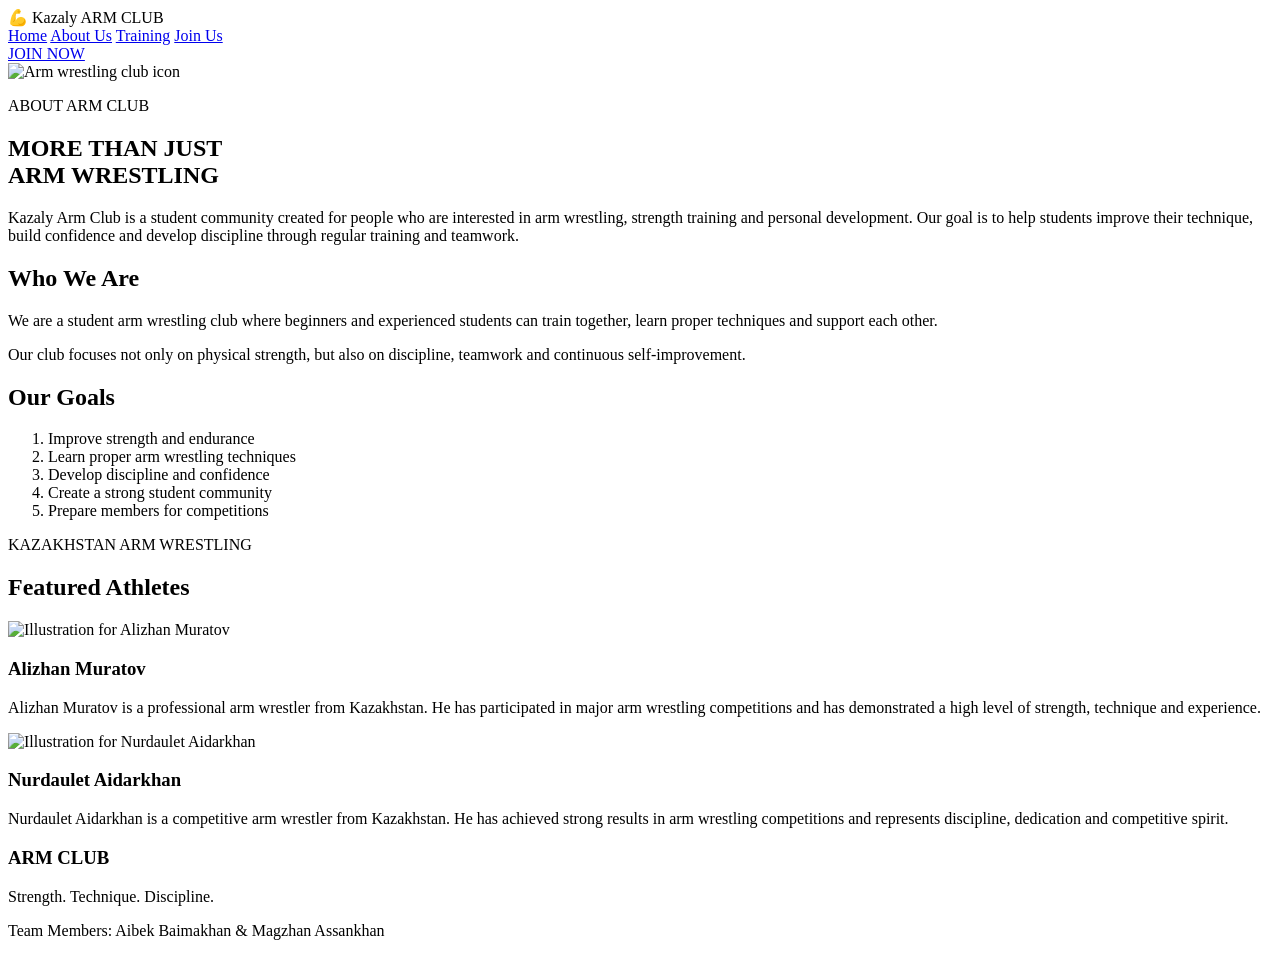
==== about.html @ 109f24d4 "Add files via upload" ====
<!DOCTYPE html>
<html lang="en">
<head>
    <meta charset="UTF-8">
    <meta name="viewport" content="width=device-width, initial-scale=1.0">
    <!-- Team Members: Aibek Baimakhan & Magzhan Assankhan -->
    <title>Kazaly Arm Club | About Us</title>
    <link rel="stylesheet" href="css/style.css">
</head>
<body>

    <nav class="navbar">
        <div class="logo">💪 Kazaly ARM <span>CLUB</span></div>

        <div class="nav-links">
            <a href="index.html">Home</a>
            <a href="about.html">About Us</a>
            <a href="training.html">Training</a>
            <a href="join.html">Join Us</a>
        </div>

        <a class="join-button" href="join.html">JOIN NOW</a>
    </nav>

    <main>
        <section class="about-hero">
            <img class="page-icon" src="images/arm-icon.svg" alt="Arm wrestling club icon">
            <p class="about-label">ABOUT ARM CLUB</p>

            <h1>MORE THAN JUST<br><span>ARM WRESTLING</span></h1>

            <p class="about-description">
                Kazaly Arm Club is a student community created for people who are interested in arm wrestling,
                strength training and personal development. Our goal is to help students improve their technique,
                build confidence and develop discipline through regular training and teamwork.
            </p>
        </section>

        <section class="about-info">
            <div class="about-text">
                <h2>Who We Are</h2>

                <p>
                    We are a student arm wrestling club where beginners and experienced students can train together,
                    learn proper techniques and support each other.
                </p>

                <p>
                    Our club focuses not only on physical strength, but also on discipline, teamwork and continuous
                    self-improvement.
                </p>
            </div>

            <div class="about-goals">
                <h2>Our Goals</h2>

                <ol>
                    <li>Improve strength and endurance</li>
                    <li>Learn proper arm wrestling techniques</li>
                    <li>Develop discipline and confidence</li>
                    <li>Create a strong student community</li>
                    <li>Prepare members for competitions</li>
                </ol>
            </div>
        </section>

        <section class="team-section">
            <p class="team-label">KAZAKHSTAN ARM WRESTLING</p>
            <h2>Featured Athletes</h2>

            <div class="team-members">
                <div class="team-card">
                    <img src="images/alizhan.svg" alt="Illustration for Alizhan Muratov">
                    <h3>Alizhan Muratov</h3>
                    <p>
                        Alizhan Muratov is a professional arm wrestler from Kazakhstan. He has participated in major
                        arm wrestling competitions and has demonstrated a high level of strength, technique and experience.
                    </p>
                </div>

                <div class="team-card">
                    <img src="images/nurdaulet.svg" alt="Illustration for Nurdaulet Aidarkhan">
                    <h3>Nurdaulet Aidarkhan</h3>
                    <p>
                        Nurdaulet Aidarkhan is a competitive arm wrestler from Kazakhstan. He has achieved strong results
                        in arm wrestling competitions and represents discipline, dedication and competitive spirit.
                    </p>
                </div>
            </div>
        </section>
    </main>

    <footer>
        <h3>ARM CLUB</h3>
        <p>Strength. Technique. Discipline.</p>
        <p>Team Members: Aibek Baimakhan &amp; Magzhan Assankhan</p>
    </footer>

</body>
</html>
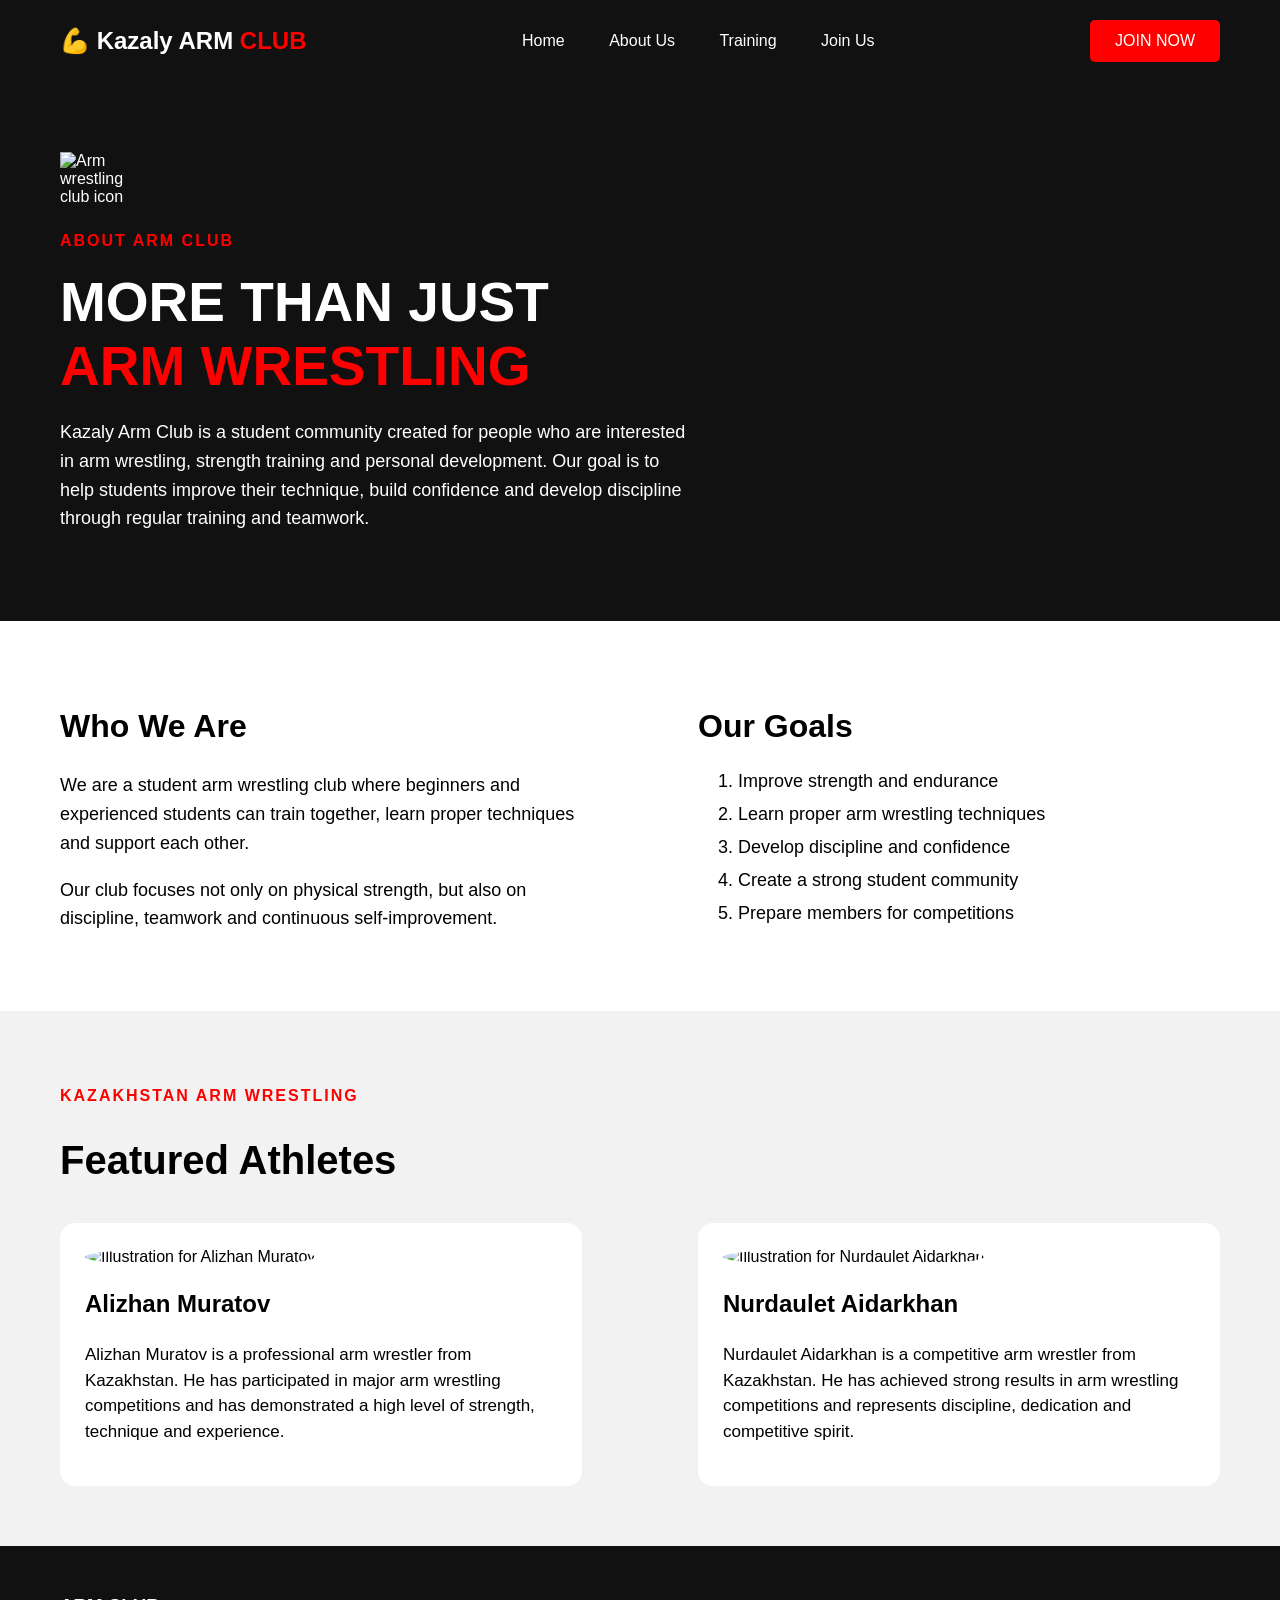
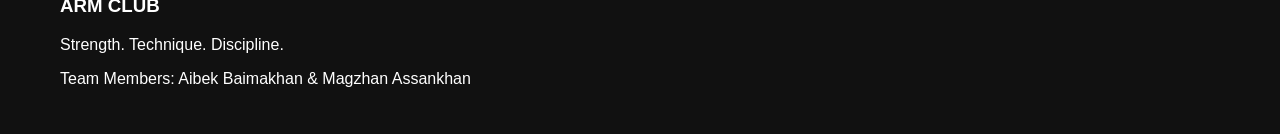
==== commit 277666e0: "about.html" ====
--- a/about.html
+++ b/about.html
@@ -5,7 +5,7 @@
     <meta name="viewport" content="width=device-width, initial-scale=1.0">
     <!-- Team Members: Aibek Baimakhan & Magzhan Assankhan -->
     <title>Kazaly Arm Club | About Us</title>
-    <link rel="stylesheet" href="css/style.css">
+    <link rel="stylesheet" href="style.css">
 </head>
 <body>
 
--- a/style.css
+++ b/style.css
@@ -0,0 +1,402 @@
+body {
+    margin: 0;
+    background-color: #0d0d0d;
+    color: white;
+    font-family: Arial, sans-serif;
+}
+
+.navbar {
+    display: flex;
+    align-items: center;
+    justify-content: space-between;
+    background-color: #111111;
+    padding: 20px 60px;
+}
+
+.logo {
+    color: white;
+    font-size: 24px;
+    font-weight: bold;
+}
+
+.logo span {
+    color: red;
+}
+
+.nav-links a {
+    color: white;
+    text-decoration: none;
+    margin: 0 20px;
+}
+
+.nav-links a:hover {
+    color: red;
+}
+
+.join-button {
+    background-color: red;
+    color: white;
+    text-decoration: none;
+    padding: 12px 25px;
+    border-radius: 5px;
+}
+
+.join-button:hover {
+    background-color: maroon;
+}
+
+.page-icon {
+    width: 4vw;
+    min-width: 48px;
+    max-width: 72px;
+    height: auto;
+    margin-bottom: 10px;
+}
+
+.hero {
+    background-color: #111111;
+    background-image: url("https://images.openai.com/static-rsc-4/xAyp-c-PvvC7VIUuWfLx2ZDtyXitfDUcYh40lJ3Ck097ipovLyYVKhcjzsAdSE4UtyMgZyXlkleSUN7bEogHyeHckmY2ZN6_X37AXpKxuerrRUgFR7iPkWcRkkeHWpY9gfBBVq5dtd-f_5f_BOIj-KvpiHatU4rMbz7EnE4LS6m26v37C53b0Jh_N9vJ0U2x?purpose=fullsize");
+    background-repeat: no-repeat;
+    background-position: center;
+    background-size: cover;
+    min-height: 60vh;
+    padding: 20px 60px;
+    display: flex;
+    align-items: center;
+    border-radius: 15px;
+}
+
+.hero-text a {
+    display: inline-block;
+    background-color: red;
+    color: white;
+    text-decoration: none;
+    padding: 12px 25px;
+    border-radius: 5px;
+}
+
+.hero-text a:hover {
+    background-color: maroon;
+    color: white;
+}
+
+.hero-text h1 {
+    font-size: 70px;
+    font-weight: bold;
+}
+
+#main-title {
+    letter-spacing: 0.05rem;
+}
+
+.hero-text h1 span {
+    color: red;
+}
+
+.hr-dr {
+    width: 45%;
+    font-size: 18px;
+    line-height: 1.6;
+}
+
+.hero-label {
+    display: flex;
+    align-items: center;
+}
+
+.red-line {
+    width: 40px;
+    height: 3px;
+    background-color: red;
+    margin-right: 12px;
+}
+
+.why-us {
+    display: flex;
+    align-items: center;
+    justify-content: space-between;
+    background-color: white;
+    color: black;
+    padding: 60px 70px;
+}
+
+.why-text {
+    width: 45%;
+}
+
+.why-text h2 {
+    font-size: 50px;
+    margin-bottom: 35px;
+}
+
+.why-text h2 span {
+    color: red;
+}
+
+.why-text p,
+.benefits {
+    font-size: 18px;
+    line-height: 1.5;
+}
+
+.benefits li {
+    margin-bottom: 8px;
+}
+
+.features {
+    display: flex;
+    flex-wrap: wrap;
+    justify-content: space-between;
+    width: 50%;
+    gap: 20px;
+}
+
+.feature-card {
+    width: 45%;
+    background-color: #f2f2f2;
+    border-radius: 15px;
+    padding: 20px;
+    box-sizing: border-box;
+}
+
+footer {
+    background-color: #111111;
+    color: white;
+    padding: 30px 60px;
+}
+
+.about-hero {
+    background-color: #111111;
+    color: white;
+    padding: 70px 60px;
+}
+
+.about-label,
+.team-label,
+.label {
+    color: red;
+    font-weight: bold;
+    letter-spacing: 2px;
+}
+
+.about-hero h1,
+.training h1,
+.join h1 {
+    font-size: 55px;
+    margin: 20px 0;
+}
+
+.about-hero h1 span,
+.training h1 span,
+.join h1 span {
+    color: red;
+}
+
+.about-description,
+.description {
+    width: 55%;
+    font-size: 18px;
+    line-height: 1.6;
+}
+
+.about-info {
+    display: flex;
+    justify-content: space-between;
+    background-color: white;
+    color: black;
+    padding: 60px;
+}
+
+.about-text,
+.about-goals {
+    width: 45%;
+}
+
+.about-text h2,
+.about-goals h2 {
+    font-size: 32px;
+}
+
+.about-text p {
+    font-size: 18px;
+    line-height: 1.6;
+}
+
+.about-goals li {
+    margin-bottom: 12px;
+    font-size: 18px;
+}
+
+.team-section {
+    background-color: #f2f2f2;
+    color: black;
+    padding: 60px;
+}
+
+.team-section h2 {
+    font-size: 40px;
+}
+
+.team-members {
+    display: flex;
+    justify-content: space-between;
+    margin-top: 40px;
+}
+
+.team-card {
+    width: 45%;
+    background-color: white;
+    padding: 25px;
+    border-radius: 15px;
+    box-sizing: border-box;
+}
+
+.team-card img {
+    width: 160px;
+    height: 160px;
+    object-fit: cover;
+    border-radius: 50%;
+}
+
+.team-card h3 {
+    font-size: 24px;
+}
+
+.team-card p {
+    font-size: 17px;
+    line-height: 1.5;
+}
+
+.training,
+.join {
+    background-color: #111111;
+    color: white;
+    padding: 70px 60px;
+}
+
+.program {
+    background-color: white;
+    color: black;
+    padding: 60px;
+}
+
+.program h2,
+.schedule h2,
+.form-section h2 {
+    font-size: 40px;
+}
+
+.cards {
+    display: flex;
+    justify-content: space-between;
+    margin-top: 35px;
+}
+
+.card {
+    width: 27%;
+    background-color: #f2f2f2;
+    padding: 25px;
+    border-radius: 15px;
+}
+
+.card h3 {
+    font-size: 23px;
+}
+
+.card p {
+    font-size: 17px;
+    line-height: 1.5;
+}
+
+.schedule {
+    background-color: #f2f2f2;
+    color: black;
+    padding: 60px;
+}
+
+.schedule p {
+    font-size: 18px;
+}
+
+table {
+    width: 100%;
+    margin-top: 30px;
+    border-collapse: collapse;
+}
+
+th {
+    background-color: #111111;
+    color: white;
+    padding: 15px;
+    text-align: left;
+}
+
+td {
+    background-color: white;
+    padding: 15px;
+    border-bottom: 1px solid #cccccc;
+}
+
+.form-section {
+    background-color: white;
+    color: black;
+    padding: 60px;
+}
+
+.form-section h2 {
+    margin-bottom: 30px;
+}
+
+form {
+    width: 50%;
+}
+
+form label {
+    display: block;
+    font-size: 17px;
+    font-weight: bold;
+    margin-top: 20px;
+    margin-bottom: 8px;
+}
+
+form input,
+form select,
+form textarea {
+    width: 100%;
+    padding: 12px;
+    font-size: 16px;
+    border: 1px solid #cccccc;
+    border-radius: 5px;
+    box-sizing: border-box;
+}
+
+#experience {
+    background-color: white;
+}
+
+form textarea {
+    resize: vertical;
+}
+
+form input:focus,
+form select:focus,
+form textarea:focus {
+    border: 1px solid red;
+    outline: none;
+}
+
+form button {
+    background-color: red;
+    color: white;
+    border: none;
+    padding: 13px 30px;
+    margin-top: 25px;
+    font-size: 16px;
+    font-weight: bold;
+    border-radius: 5px;
+    cursor: pointer;
+}
+
+form button:hover {
+    background-color: darkred;
+}
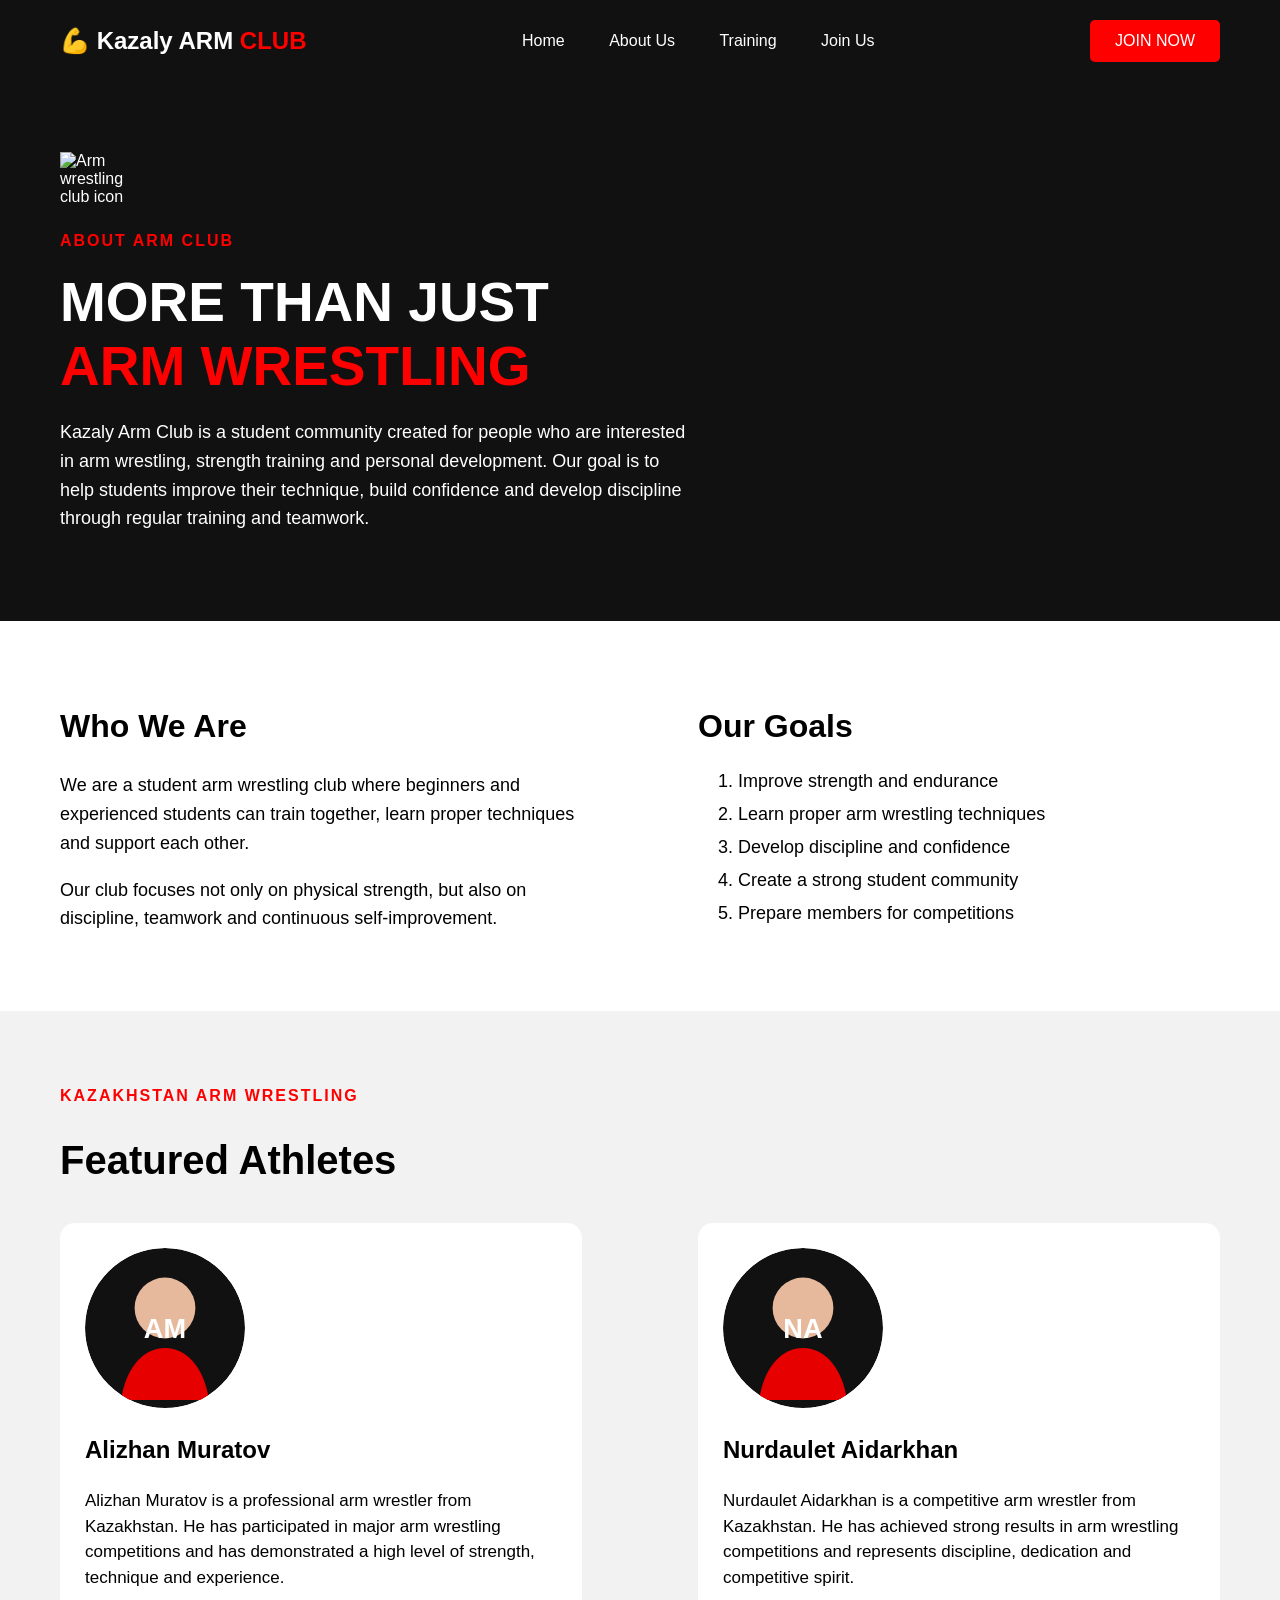
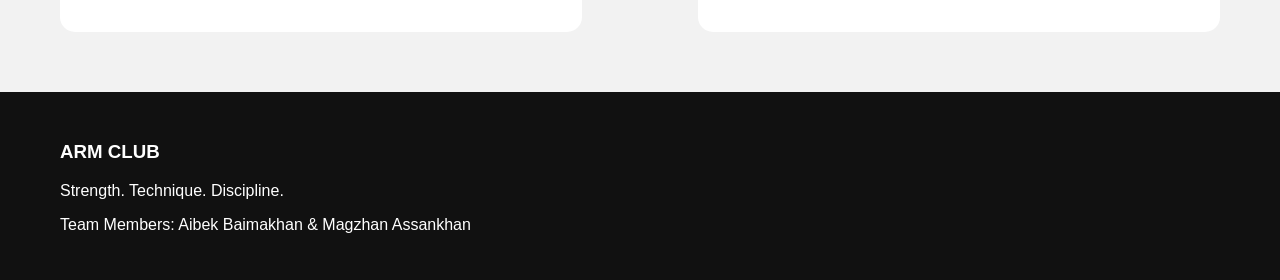
==== commit 10646457: "about.html" ====
--- a/about.html
+++ b/about.html
@@ -70,7 +70,7 @@
 
             <div class="team-members">
                 <div class="team-card">
-                    <img src="images/alizhan.svg" alt="Illustration for Alizhan Muratov">
+                    <img src="alizhan.svg" alt="Illustration for Alizhan Muratov">
                     <h3>Alizhan Muratov</h3>
                     <p>
                         Alizhan Muratov is a professional arm wrestler from Kazakhstan. He has participated in major
@@ -79,7 +79,7 @@
                 </div>
 
                 <div class="team-card">
-                    <img src="images/nurdaulet.svg" alt="Illustration for Nurdaulet Aidarkhan">
+                    <img src="nurdaulet.svg" alt="Illustration for Nurdaulet Aidarkhan">
                     <h3>Nurdaulet Aidarkhan</h3>
                     <p>
                         Nurdaulet Aidarkhan is a competitive arm wrestler from Kazakhstan. He has achieved strong results
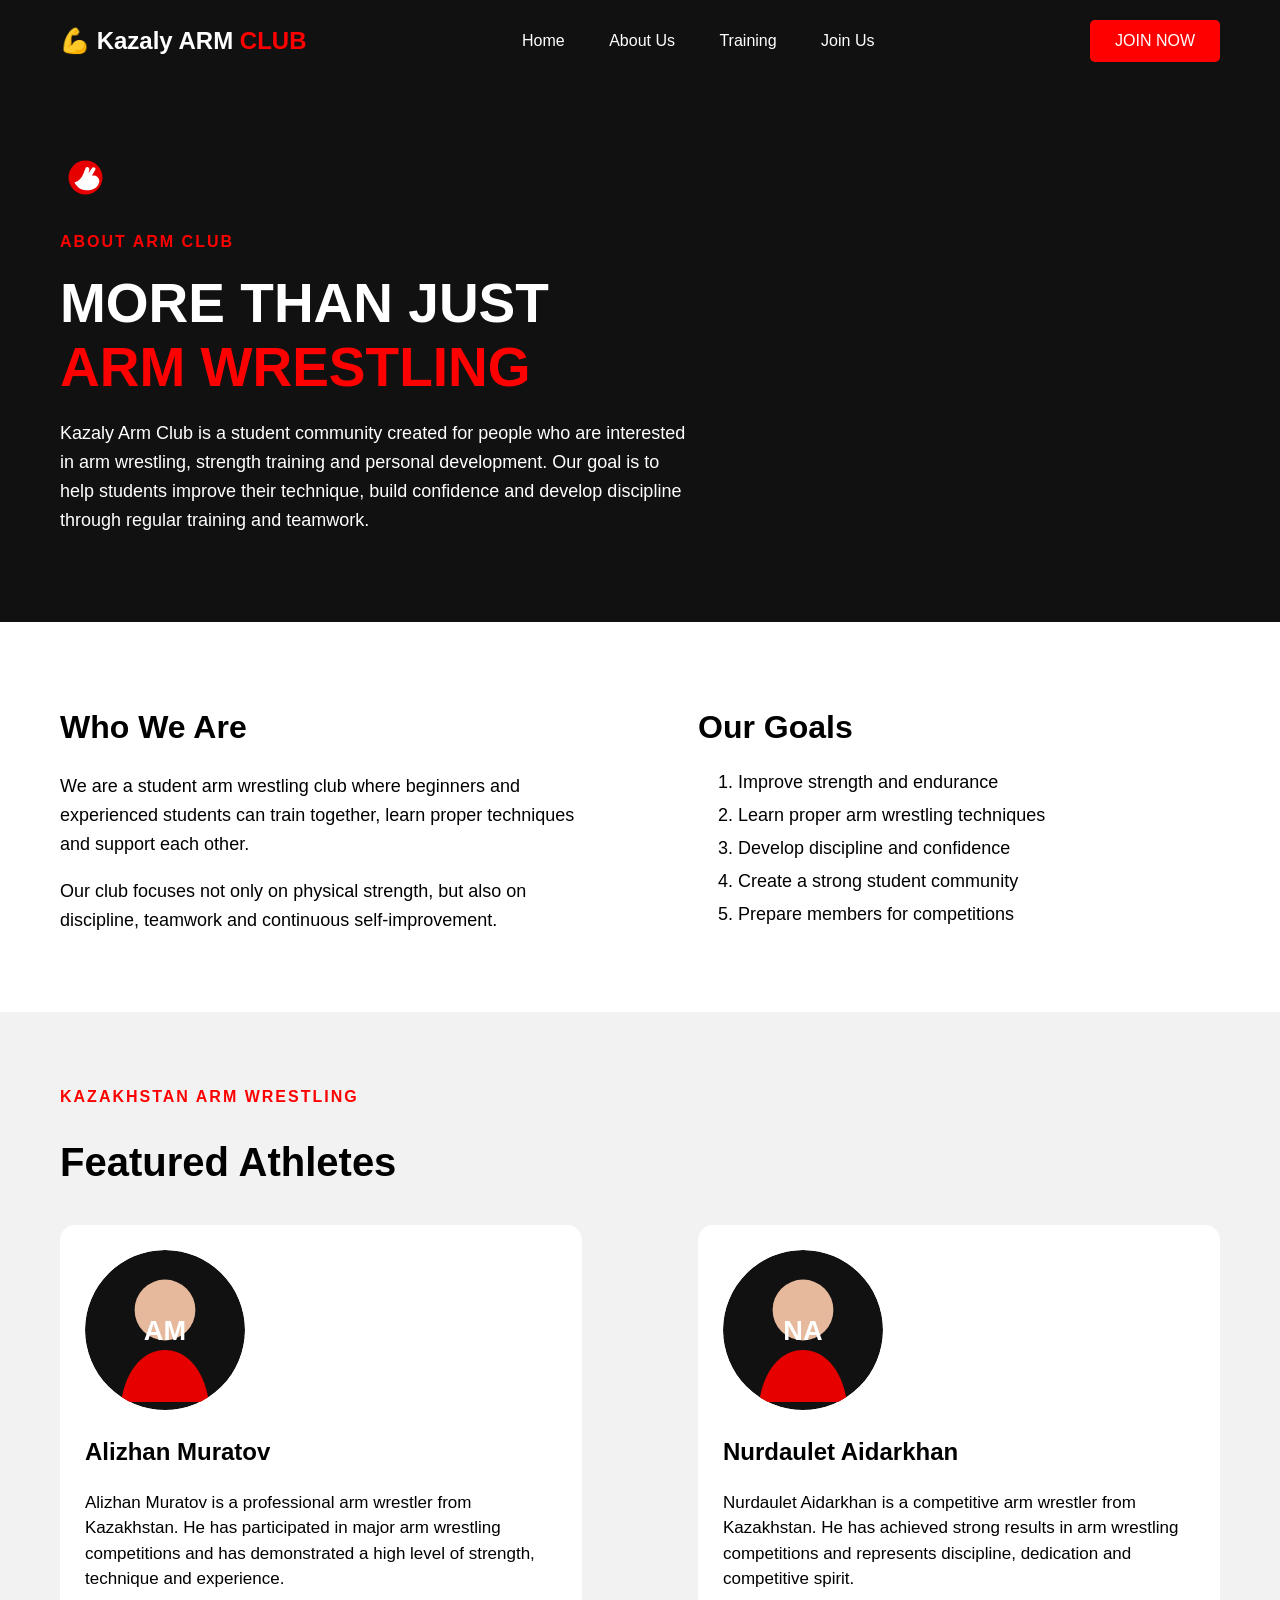
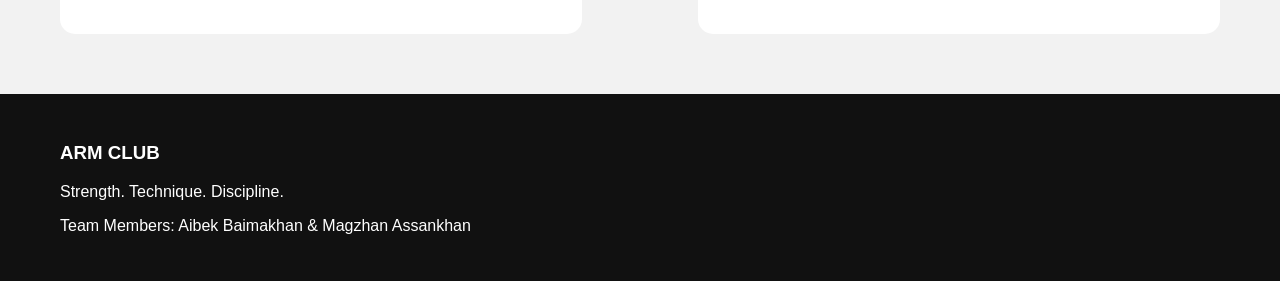
==== commit efddf81b: "about.html" ====
--- a/about.html
+++ b/about.html
@@ -24,7 +24,7 @@
 
     <main>
         <section class="about-hero">
-            <img class="page-icon" src="images/arm-icon.svg" alt="Arm wrestling club icon">
+            <img class="page-icon" src="arm-icon.svg" alt="Arm wrestling club icon">
             <p class="about-label">ABOUT ARM CLUB</p>
 
             <h1>MORE THAN JUST<br><span>ARM WRESTLING</span></h1>
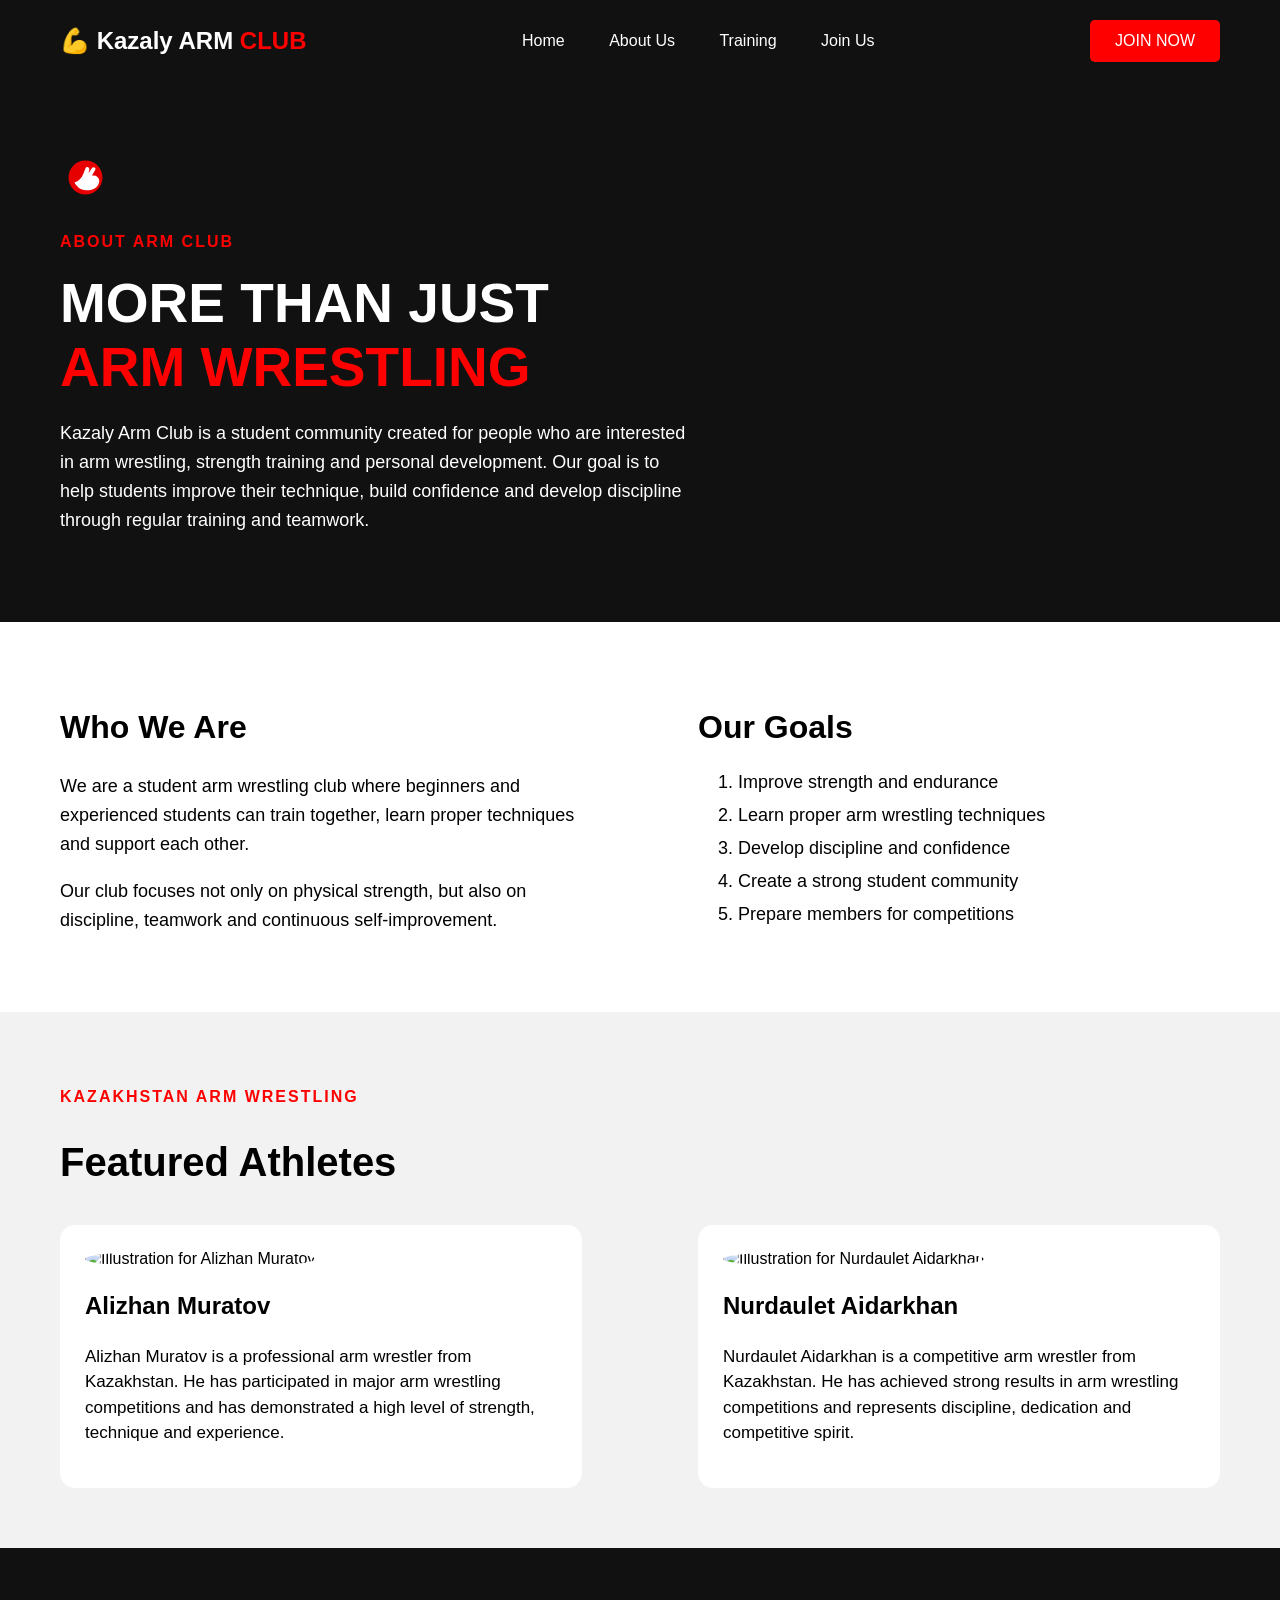
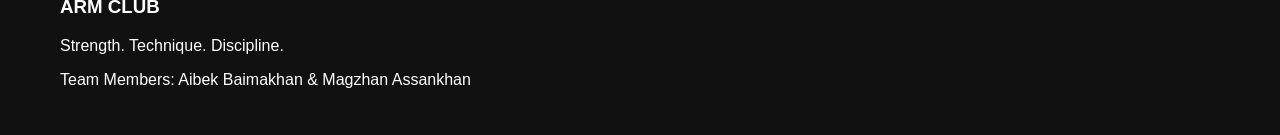
==== commit 0c1fa253: "about.html" ====
--- a/about.html
+++ b/about.html
@@ -70,7 +70,7 @@
 
             <div class="team-members">
                 <div class="team-card">
-                    <img src="alizhan.svg" alt="Illustration for Alizhan Muratov">
+                    <img url="https://www.google.com/imgres?q=%D0%B0%D0%BB%D0%B8%D0%B6%D0%B0%D0%BD%20%D0%BC%D1%83%D1%80%D0%B0%D1%82%D0%BE%D0%B2&imgurl=https%3A%2F%2Flookaside.fbsbx.com%2Flookaside%2Fcrawler%2Finstagram%2Falizhan.qol%2Fprofile_pic.jpg&imgrefurl=https%3A%2F%2Fwww.instagram.com%2Falizhan.qol%2F&docid=aObj1LlYyOn7gM&tbnid=30ZuQMIHTGc-ZM&vet=12ahUKEwilq8fd6OWWAxVfcvEDHVqoMoQQnPAOegQINhAA..i&w=640&h=640&hcb=2&ved=2ahUKEwilq8fd6OWWAxVfcvEDHVqoMoQQnPAOegQINhAA" alt="Illustration for Alizhan Muratov">
                     <h3>Alizhan Muratov</h3>
                     <p>
                         Alizhan Muratov is a professional arm wrestler from Kazakhstan. He has participated in major
@@ -79,7 +79,7 @@
                 </div>
 
                 <div class="team-card">
-                    <img src="nurdaulet.svg" alt="Illustration for Nurdaulet Aidarkhan">
+                    <img url="https://encrypted-tbn0.gstatic.com/images?q=tbn:ANd9GcT5fs27r8-Hz3uYF_Pbt3hYv57LH1jUoxWeKYudBH6FIQ&s=10" alt="Illustration for Nurdaulet Aidarkhan">
                     <h3>Nurdaulet Aidarkhan</h3>
                     <p>
                         Nurdaulet Aidarkhan is a competitive arm wrestler from Kazakhstan. He has achieved strong results
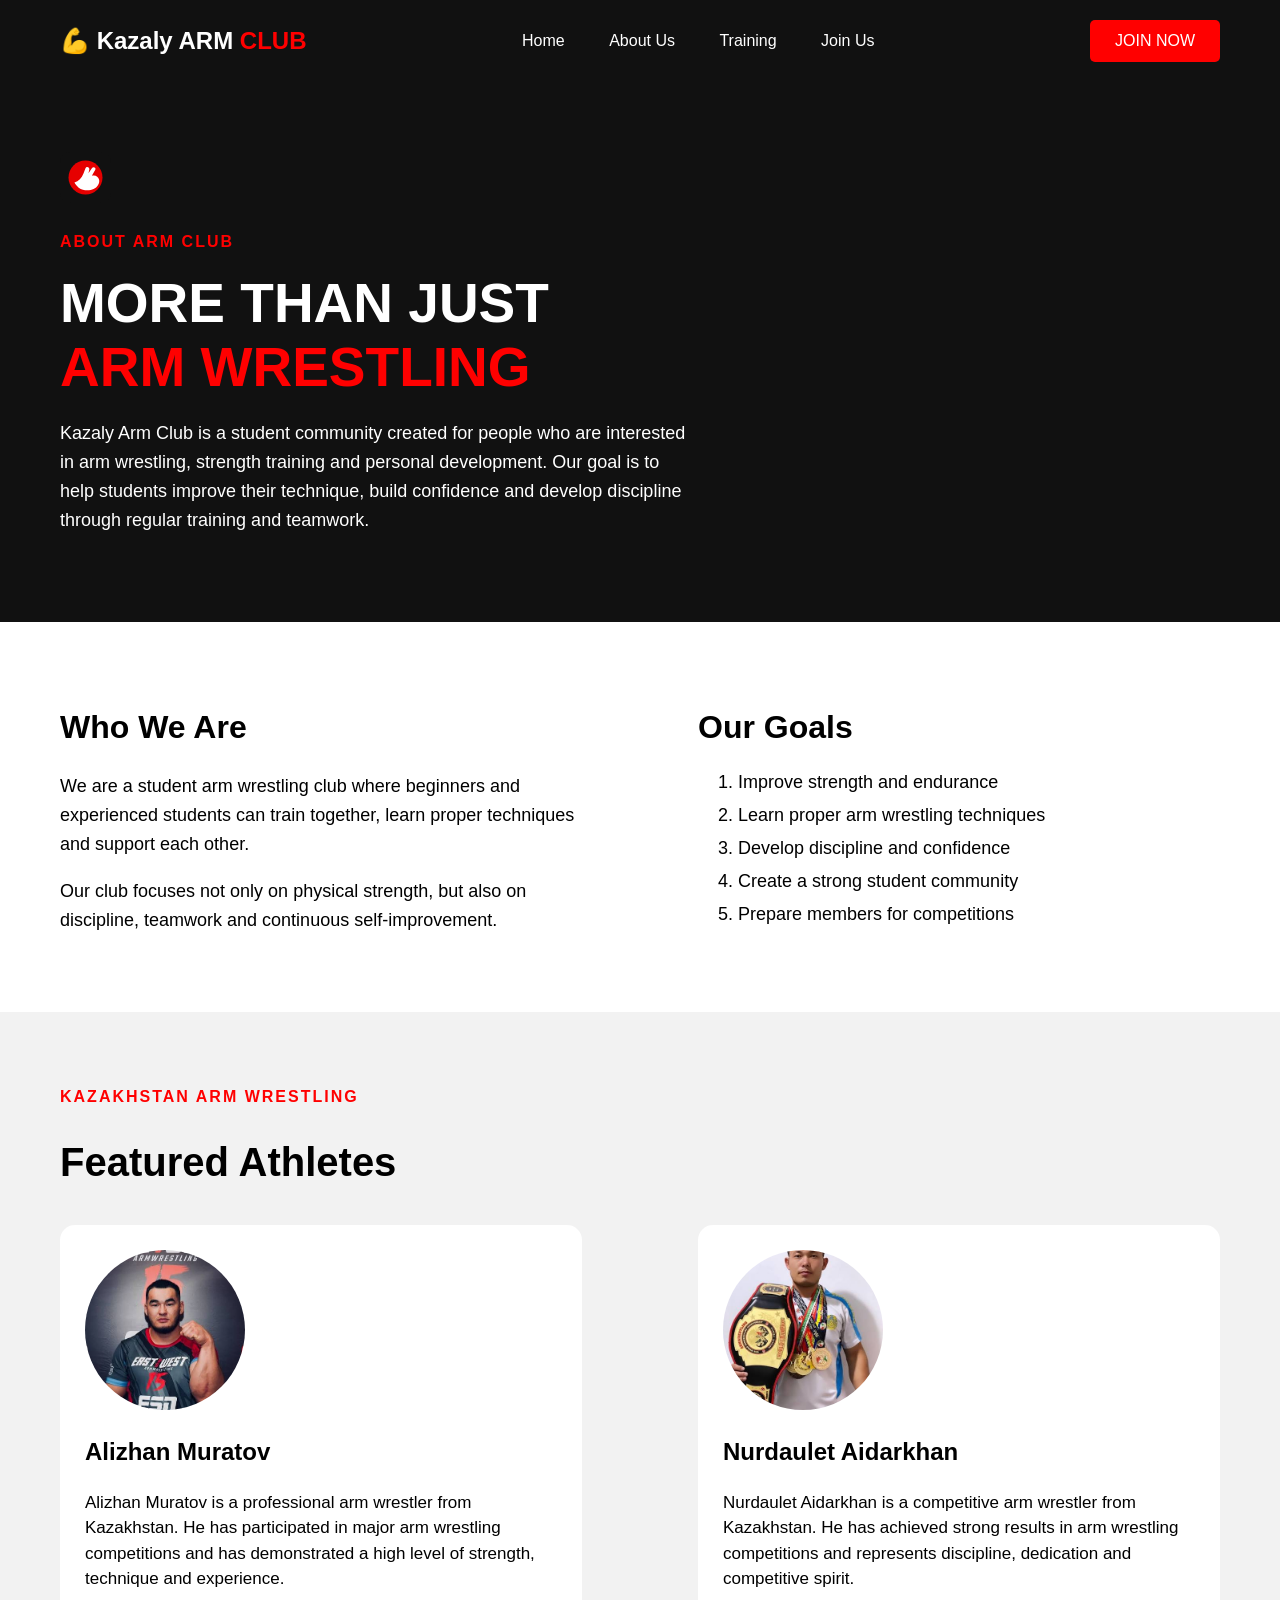
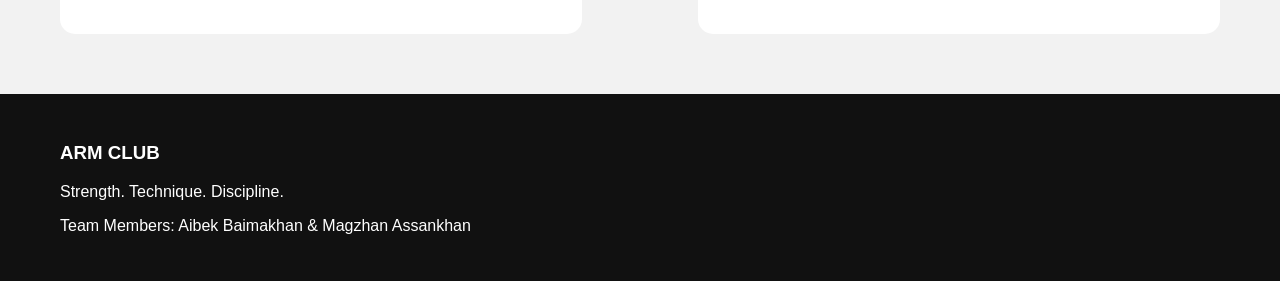
==== commit 0ae9fa4a: "about.html" ====
--- a/about.html
+++ b/about.html
@@ -70,7 +70,7 @@
 
             <div class="team-members">
                 <div class="team-card">
-                    <img url="https://www.google.com/imgres?q=%D0%B0%D0%BB%D0%B8%D0%B6%D0%B0%D0%BD%20%D0%BC%D1%83%D1%80%D0%B0%D1%82%D0%BE%D0%B2&imgurl=https%3A%2F%2Flookaside.fbsbx.com%2Flookaside%2Fcrawler%2Finstagram%2Falizhan.qol%2Fprofile_pic.jpg&imgrefurl=https%3A%2F%2Fwww.instagram.com%2Falizhan.qol%2F&docid=aObj1LlYyOn7gM&tbnid=30ZuQMIHTGc-ZM&vet=12ahUKEwilq8fd6OWWAxVfcvEDHVqoMoQQnPAOegQINhAA..i&w=640&h=640&hcb=2&ved=2ahUKEwilq8fd6OWWAxVfcvEDHVqoMoQQnPAOegQINhAA" alt="Illustration for Alizhan Muratov">
+                    <img src="alizhan.jpg" alt="Illustration for Alizhan Muratov">
                     <h3>Alizhan Muratov</h3>
                     <p>
                         Alizhan Muratov is a professional arm wrestler from Kazakhstan. He has participated in major
@@ -79,7 +79,7 @@
                 </div>
 
                 <div class="team-card">
-                    <img url="https://encrypted-tbn0.gstatic.com/images?q=tbn:ANd9GcT5fs27r8-Hz3uYF_Pbt3hYv57LH1jUoxWeKYudBH6FIQ&s=10" alt="Illustration for Nurdaulet Aidarkhan">
+                    <img src="nurdaulet.jpg" alt="Illustration for Nurdaulet Aidarkhan">
                     <h3>Nurdaulet Aidarkhan</h3>
                     <p>
                         Nurdaulet Aidarkhan is a competitive arm wrestler from Kazakhstan. He has achieved strong results
